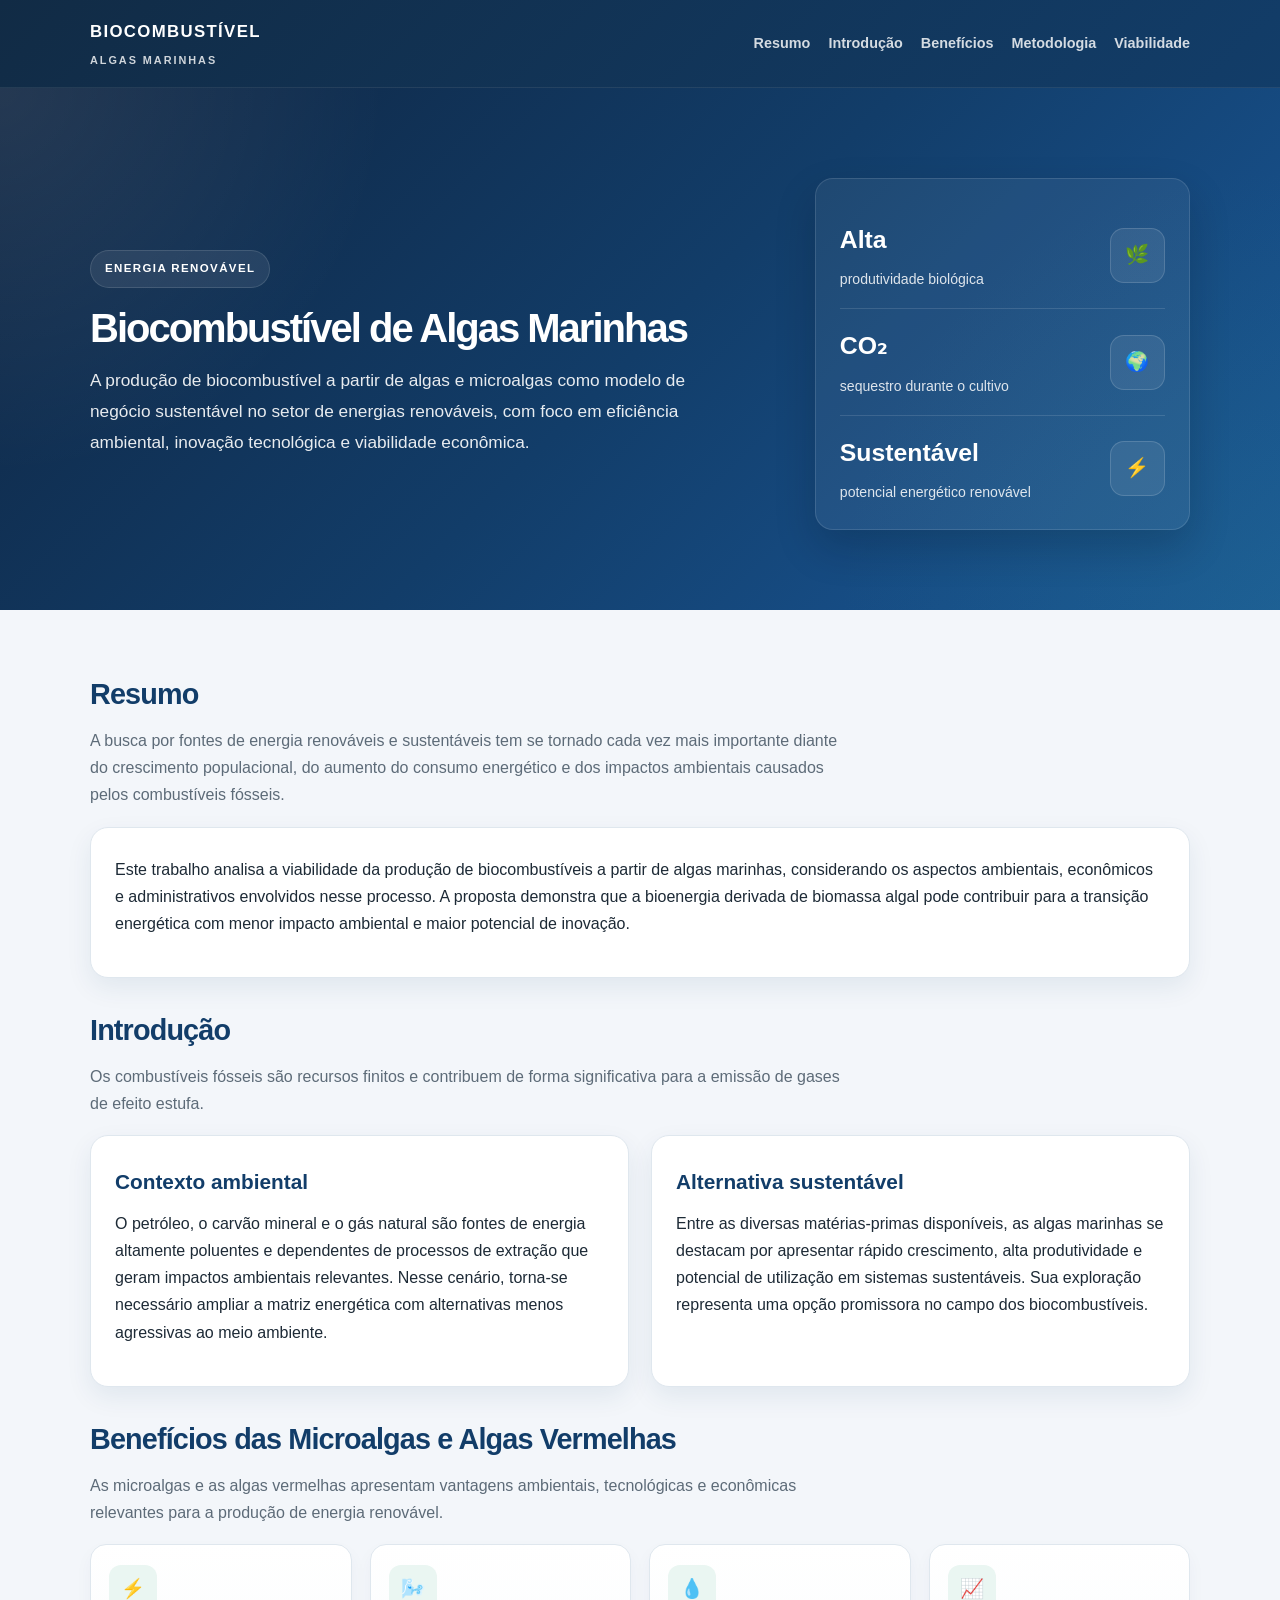
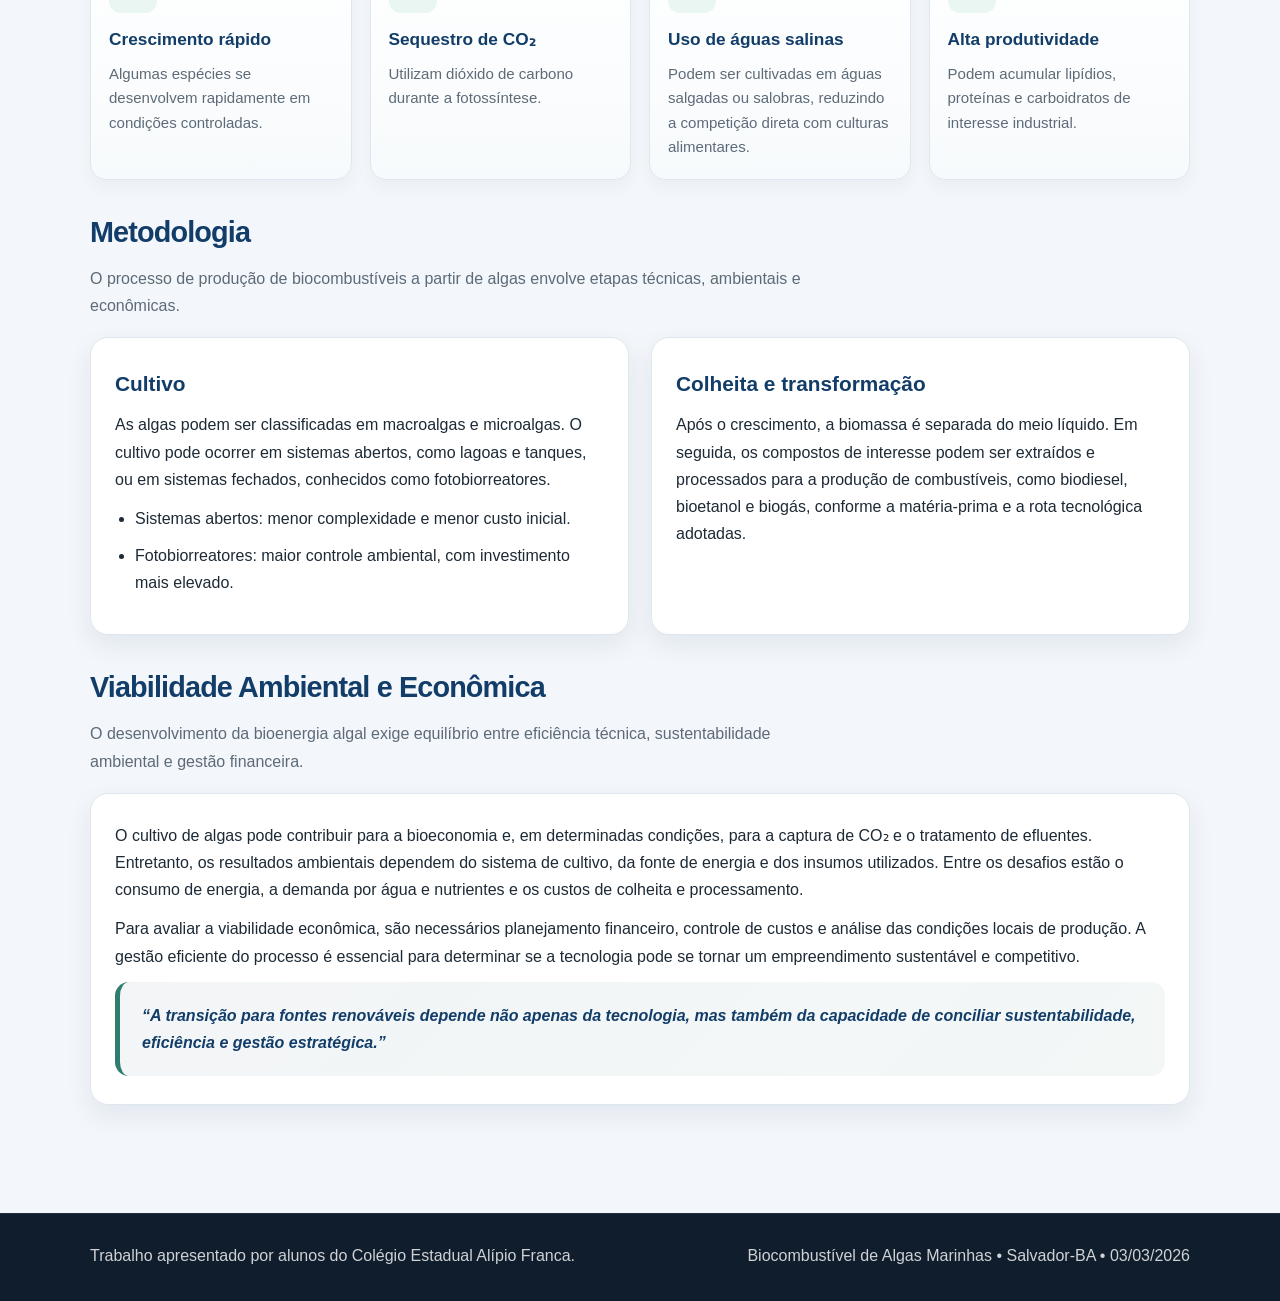
==== index.html @ 99647984 "Adicionar site do TCC sobre biocombustível de algas" ====
<!DOCTYPE html>
<html lang="pt-BR">
<head>
  <meta charset="UTF-8" />
  <meta name="viewport" content="width=device-width, initial-scale=1.0" />
  <meta
    name="description"
    content="Biocombustível de algas marinhas: estudo acadêmico e análise de sustentabilidade e viabilidade econômica."
  />
  <title>Biocombustível de Algas Marinhas</title>
  <style>
    :root {
      --bg: #f3f6fa;
      --panel: #ffffff;
      --panel-soft: #f8fafc;
      --primary: #123d69;
      --primary-2: #1a5a9c;
      --accent: #2e7d6f;
      --accent-soft: #eaf6f2;
      --text: #1d2a36;
      --muted: #5d6b78;
      --line: #dfe7ee;
      --shadow: rgba(18, 61, 105, 0.08);
    }

    * { box-sizing: border-box; margin: 0; padding: 0; }
    html { scroll-behavior: smooth; }

    body {
      font-family: "Segoe UI", Arial, sans-serif;
      background: var(--bg);
      color: var(--text);
      line-height: 1.7;
    }

    .container {
      width: min(1100px, calc(100% - 40px));
      margin: 0 auto;
    }

    .topbar {
      background: linear-gradient(135deg, #112b45, var(--primary));
      color: #fff;
      padding: 18px 0;
      border-bottom: 1px solid rgba(255,255,255,0.08);
    }

    .topbar .container {
      display: flex;
      justify-content: space-between;
      align-items: center;
      gap: 20px;
    }

    .brand {
      font-size: 1.05rem;
      font-weight: 700;
      letter-spacing: 0.08em;
      text-transform: uppercase;
    }

    .brand small {
      display: block;
      font-size: 0.68rem;
      opacity: 0.8;
      letter-spacing: 0.18em;
      margin-top: 4px;
    }

    .nav { display: flex; gap: 18px; flex-wrap: wrap; }

    .nav a {
      color: rgba(255,255,255,0.82);
      text-decoration: none;
      font-size: 0.9rem;
      font-weight: 600;
    }

    .nav a:hover { color: #fff; }

    .hero {
      background: linear-gradient(135deg, #0f2541 0%, var(--primary) 50%, var(--primary-2) 100%);
      color: #fff;
      padding: 90px 0 80px;
      position: relative;
      overflow: hidden;
    }

    .hero::before {
      content: "";
      position: absolute;
      inset: 0;
      background:
        radial-gradient(circle at top left, rgba(255,255,255,0.09), transparent 28%),
        radial-gradient(circle at bottom right, rgba(46,125,111,0.18), transparent 32%);
      pointer-events: none;
    }

    .hero .container {
      position: relative;
      display: grid;
      grid-template-columns: 1.3fr 0.7fr;
      gap: 28px;
      align-items: center;
    }

    .eyebrow {
      display: inline-block;
      background: rgba(255,255,255,0.08);
      border: 1px solid rgba(255,255,255,0.12);
      border-radius: 999px;
      padding: 8px 14px;
      font-size: 0.72rem;
      font-weight: 700;
      letter-spacing: 0.12em;
      text-transform: uppercase;
      margin-bottom: 18px;
    }

    h1 {
      font-size: clamp(2.5rem, 3vw, 4rem);
      line-height: 1.12;
      letter-spacing: -0.05em;
      margin-bottom: 14px;
      max-width: 620px;
    }

    .hero p {
      font-size: 1.08rem;
      line-height: 1.8;
      max-width: 620px;
      color: rgba(255,255,255,0.9);
    }

    .hero-box {
      background: rgba(255,255,255,0.06);
      border: 1px solid rgba(255,255,255,0.12);
      border-radius: 18px;
      padding: 24px;
      box-shadow: 0 18px 40px rgba(2, 13, 25, 0.2);
    }

    .stat {
      display: flex;
      justify-content: space-between;
      align-items: center;
      gap: 18px;
      padding: 16px 0;
      border-bottom: 1px solid rgba(255,255,255,0.12);
    }

    .stat:last-child { border-bottom: none; padding-bottom: 0; }
    .stat strong { display: block; font-size: 1.55rem; margin-bottom: 4px; }
    .stat span { color: rgba(255,255,255,0.85); font-size: 0.88rem; }

    .stat-icon {
      width: 55px;
      height: 55px;
      border-radius: 14px;
      display: grid;
      place-items: center;
      background: rgba(255,255,255,0.08);
      border: 1px solid rgba(255,255,255,0.15);
      font-size: 1.2rem;
    }

    main { padding: 60px 0 80px; }
    .section { margin-bottom: 28px; }
    .section-header { margin-bottom: 18px; }

    .section-header h2 {
      color: var(--primary);
      font-size: clamp(1.8rem, 2vw, 2.5rem);
      margin-bottom: 8px;
      letter-spacing: -0.03em;
    }

    .section-header p { color: var(--muted); max-width: 750px; }

    .grid-2 {
      display: grid;
      grid-template-columns: repeat(2, minmax(0, 1fr));
      gap: 22px;
    }

    .card {
      background: var(--panel);
      border: 1px solid var(--line);
      border-radius: 18px;
      padding: 28px 24px;
      box-shadow: 0 10px 26px var(--shadow);
    }

    .card h3 { color: var(--primary); font-size: 1.3rem; margin-bottom: 10px; }
    .card p { color: var(--text); margin-bottom: 12px; }
    .card ul { margin: 12px 0 0 20px; }
    .card li { margin-bottom: 10px; color: var(--text); }

    .features {
      display: grid;
      grid-template-columns: repeat(4, minmax(0, 1fr));
      gap: 18px;
      margin-top: 8px;
    }

    .feature {
      background: linear-gradient(180deg, #fff, #f7fafc);
      border: 1px solid var(--line);
      border-radius: 16px;
      padding: 20px 18px;
      box-shadow: 0 8px 18px rgba(18, 61, 105, 0.04);
    }

    .feature .icon {
      width: 48px;
      height: 48px;
      border-radius: 12px;
      background: var(--accent-soft);
      color: var(--accent);
      display: grid;
      place-items: center;
      font-size: 1.2rem;
      font-weight: 700;
      margin-bottom: 12px;
    }

    .feature h4 { color: var(--primary); margin-bottom: 8px; font-size: 1.08rem; }
    .feature p { color: var(--muted); font-size: 0.94rem; line-height: 1.6; }

    .quote {
      background: linear-gradient(135deg, rgba(18,61,105,0.05), rgba(46,125,111,0.06));
      border-left: 5px solid var(--accent);
      border-radius: 14px;
      padding: 20px 22px;
      color: var(--primary);
      font-style: italic;
      font-weight: 600;
      margin-top: 10px;
    }

    footer {
      background: #0f1d2d;
      color: rgba(255,255,255,0.8);
      padding: 28px 0 32px;
      border-top: 1px solid rgba(255,255,255,0.08);
    }

    .footer-wrap {
      display: flex;
      justify-content: space-between;
      gap: 18px;
      flex-wrap: wrap;
      align-items: center;
    }

    @media (max-width: 900px) {
      .hero .container, .grid-2 { grid-template-columns: 1fr; }
      .features { grid-template-columns: repeat(2, minmax(0, 1fr)); }
    }

    @media (max-width: 600px) {
      .nav { display: none; }
      .features { grid-template-columns: 1fr; }
      .topbar .container { justify-content: center; }
      .hero { padding-top: 70px; }
    }
  </style>
</head>
<body>
  <header class="topbar">
    <div class="container">
      <div class="brand">
        Biocombustível
        <small>Algas Marinhas</small>
      </div>
      <nav class="nav" aria-label="Navegação principal">
        <a href="#resumo">Resumo</a>
        <a href="#introducao">Introdução</a>
        <a href="#beneficios">Benefícios</a>
        <a href="#metodologia">Metodologia</a>
        <a href="#viabilidade">Viabilidade</a>
      </nav>
    </div>
  </header>

  <section class="hero">
    <div class="container">
      <div>
        <div class="eyebrow">Energia renovável</div>
        <h1>Biocombustível de Algas Marinhas</h1>
        <p>
          A produção de biocombustível a partir de algas e microalgas como modelo de
          negócio sustentável no setor de energias renováveis, com foco em eficiência
          ambiental, inovação tecnológica e viabilidade econômica.
        </p>
      </div>
      <div class="hero-box" aria-label="Principais características">
        <div class="stat">
          <div><strong>Alta</strong><span>produtividade biológica</span></div>
          <div class="stat-icon" aria-hidden="true">🌿</div>
        </div>
        <div class="stat">
          <div><strong>CO₂</strong><span>sequestro durante o cultivo</span></div>
          <div class="stat-icon" aria-hidden="true">🌍</div>
        </div>
        <div class="stat">
          <div><strong>Sustentável</strong><span>potencial energético renovável</span></div>
          <div class="stat-icon" aria-hidden="true">⚡</div>
        </div>
      </div>
    </div>
  </section>

  <main>
    <div class="container">
      <section id="resumo" class="section">
        <div class="section-header">
          <h2>Resumo</h2>
          <p>
            A busca por fontes de energia renováveis e sustentáveis tem se tornado cada
            vez mais importante diante do crescimento populacional, do aumento do consumo
            energético e dos impactos ambientais causados pelos combustíveis fósseis.
          </p>
        </div>
        <div class="card">
          <p>
            Este trabalho analisa a viabilidade da produção de biocombustíveis a partir
            de algas marinhas, considerando os aspectos ambientais, econômicos e
            administrativos envolvidos nesse processo. A proposta demonstra que a
            bioenergia derivada de biomassa algal pode contribuir para a transição
            energética com menor impacto ambiental e maior potencial de inovação.
          </p>
        </div>
      </section>

      <section id="introducao" class="section">
        <div class="section-header">
          <h2>Introdução</h2>
          <p>Os combustíveis fósseis são recursos finitos e contribuem de forma significativa para a emissão de gases de efeito estufa.</p>
        </div>
        <div class="grid-2">
          <div class="card">
            <h3>Contexto ambiental</h3>
            <p>
              O petróleo, o carvão mineral e o gás natural são fontes de energia altamente
              poluentes e dependentes de processos de extração que geram impactos
              ambientais relevantes. Nesse cenário, torna-se necessário ampliar a matriz
              energética com alternativas menos agressivas ao meio ambiente.
            </p>
          </div>
          <div class="card">
            <h3>Alternativa sustentável</h3>
            <p>
              Entre as diversas matérias-primas disponíveis, as algas marinhas se
              destacam por apresentar rápido crescimento, alta produtividade e potencial
              de utilização em sistemas sustentáveis. Sua exploração representa uma
              opção promissora no campo dos biocombustíveis.
            </p>
          </div>
        </div>
      </section>

      <section id="beneficios" class="section">
        <div class="section-header">
          <h2>Benefícios das Microalgas e Algas Vermelhas</h2>
          <p>As microalgas e as algas vermelhas apresentam vantagens ambientais, tecnológicas e econômicas relevantes para a produção de energia renovável.</p>
        </div>
        <div class="features">
          <article class="feature">
            <div class="icon" aria-hidden="true">⚡</div>
            <h4>Crescimento rápido</h4>
            <p>Algumas espécies se desenvolvem rapidamente em condições controladas.</p>
          </article>
          <article class="feature">
            <div class="icon" aria-hidden="true">🌬️</div>
            <h4>Sequestro de CO₂</h4>
            <p>Utilizam dióxido de carbono durante a fotossíntese.</p>
          </article>
          <article class="feature">
            <div class="icon" aria-hidden="true">💧</div>
            <h4>Uso de águas salinas</h4>
            <p>Podem ser cultivadas em águas salgadas ou salobras, reduzindo a competição direta com culturas alimentares.</p>
          </article>
          <article class="feature">
            <div class="icon" aria-hidden="true">📈</div>
            <h4>Alta produtividade</h4>
            <p>Podem acumular lipídios, proteínas e carboidratos de interesse industrial.</p>
          </article>
        </div>
      </section>

      <section id="metodologia" class="section">
        <div class="section-header">
          <h2>Metodologia</h2>
          <p>O processo de produção de biocombustíveis a partir de algas envolve etapas técnicas, ambientais e econômicas.</p>
        </div>
        <div class="grid-2">
          <div class="card">
            <h3>Cultivo</h3>
            <p>
              As algas podem ser classificadas em macroalgas e microalgas. O cultivo pode
              ocorrer em sistemas abertos, como lagoas e tanques, ou em sistemas fechados,
              conhecidos como fotobiorreatores.
            </p>
            <ul>
              <li>Sistemas abertos: menor complexidade e menor custo inicial.</li>
              <li>Fotobiorreatores: maior controle ambiental, com investimento mais elevado.</li>
            </ul>
          </div>
          <div class="card">
            <h3>Colheita e transformação</h3>
            <p>
              Após o crescimento, a biomassa é separada do meio líquido. Em seguida, os
              compostos de interesse podem ser extraídos e processados para a produção de
              combustíveis, como biodiesel, bioetanol e biogás, conforme a matéria-prima
              e a rota tecnológica adotadas.
            </p>
          </div>
        </div>
      </section>

      <section id="viabilidade" class="section">
        <div class="section-header">
          <h2>Viabilidade Ambiental e Econômica</h2>
          <p>O desenvolvimento da bioenergia algal exige equilíbrio entre eficiência técnica, sustentabilidade ambiental e gestão financeira.</p>
        </div>
        <div class="card">
          <p>
            O cultivo de algas pode contribuir para a bioeconomia e, em determinadas
            condições, para a captura de CO₂ e o tratamento de efluentes. Entretanto, os
            resultados ambientais dependem do sistema de cultivo, da fonte de energia e
            dos insumos utilizados. Entre os desafios estão o consumo de energia, a
            demanda por água e nutrientes e os custos de colheita e processamento.
          </p>
          <p>
            Para avaliar a viabilidade econômica, são necessários planejamento financeiro,
            controle de custos e análise das condições locais de produção. A gestão
            eficiente do processo é essencial para determinar se a tecnologia pode se
            tornar um empreendimento sustentável e competitivo.
          </p>
          <div class="quote">
            “A transição para fontes renováveis depende não apenas da tecnologia, mas
            também da capacidade de conciliar sustentabilidade, eficiência e gestão estratégica.”
          </div>
        </div>
      </section>
    </div>
  </main>

  <footer>
    <div class="container footer-wrap">
      <div>Trabalho apresentado por alunos do Colégio Estadual Alípio Franca.</div>
      <div>Biocombustível de Algas Marinhas • Salvador-BA • 03/03/2026</div>
    </div>
  </footer>
</body>
</html>
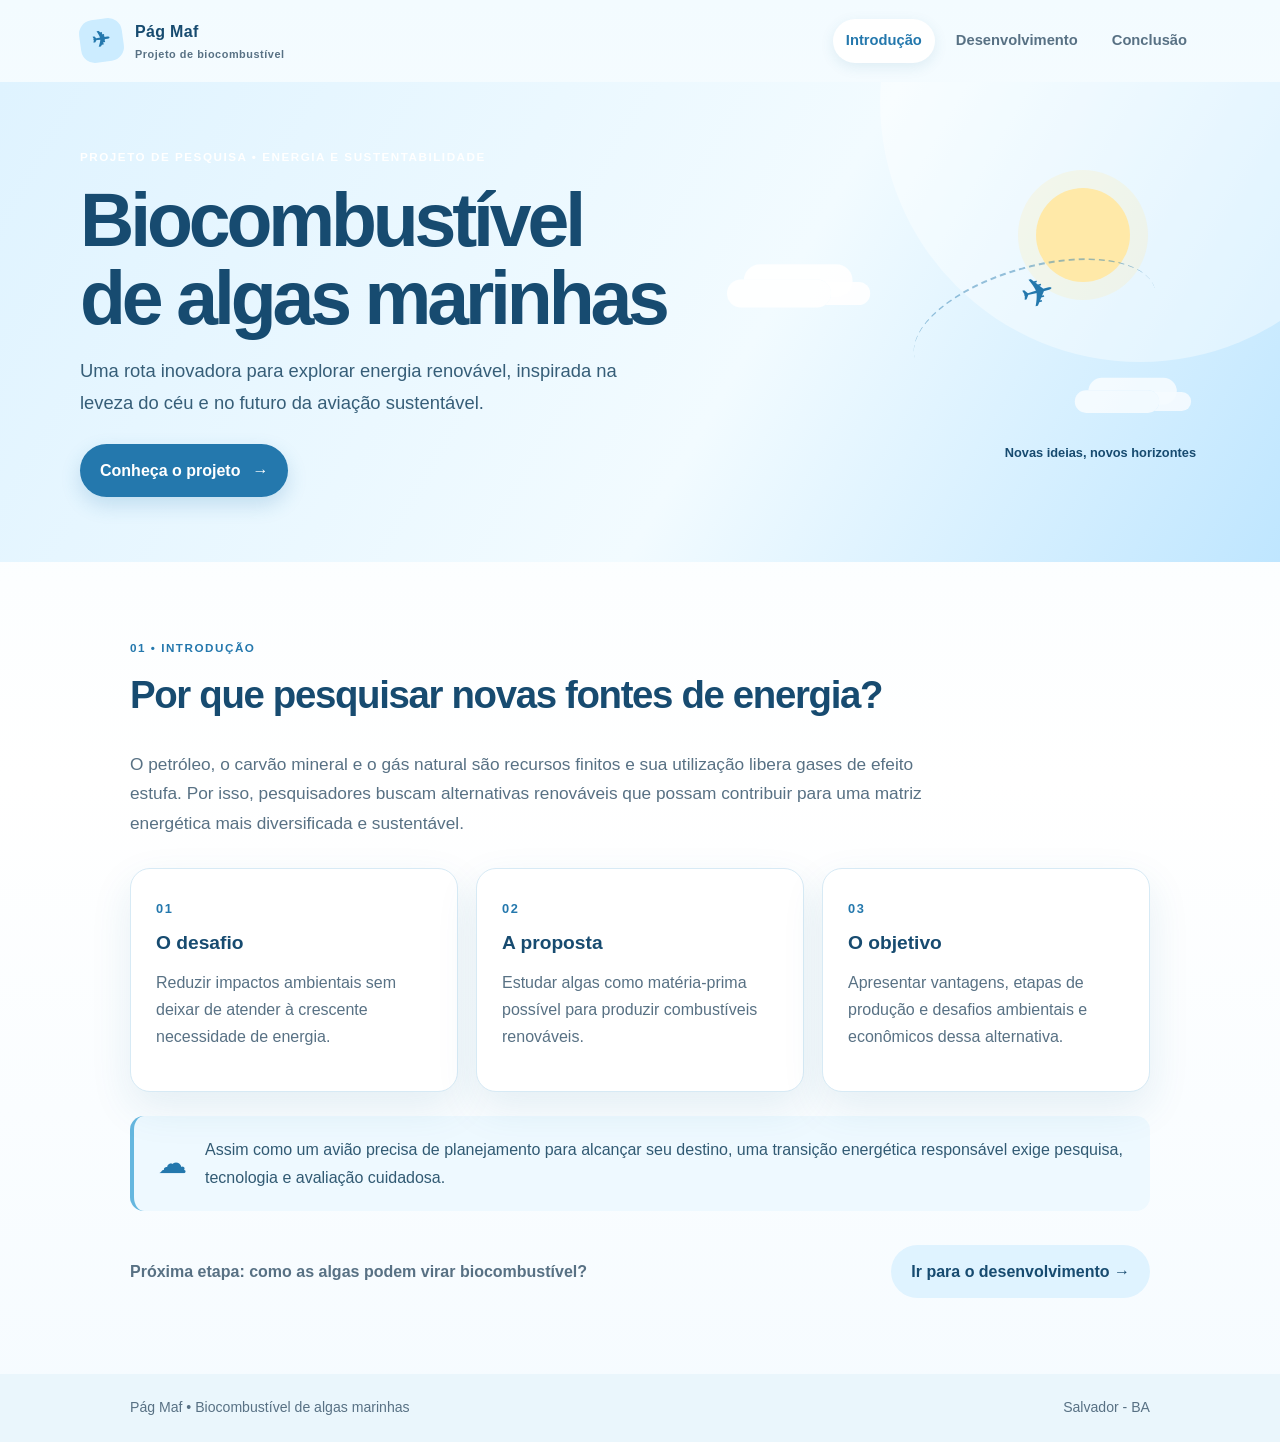
==== commit 16268805: "Criar páginas Pág Maf e estilo céu e aviação" ====
--- a/index.html
+++ b/index.html
@@ -1,457 +1,63 @@
 <!DOCTYPE html>
 <html lang="pt-BR">
 <head>
-  <meta charset="UTF-8" />
-  <meta name="viewport" content="width=device-width, initial-scale=1.0" />
-  <meta
-    name="description"
-    content="Biocombustível de algas marinhas: estudo acadêmico e análise de sustentabilidade e viabilidade econômica."
-  />
-  <title>Biocombustível de Algas Marinhas</title>
-  <style>
-    :root {
-      --bg: #f3f6fa;
-      --panel: #ffffff;
-      --panel-soft: #f8fafc;
-      --primary: #123d69;
-      --primary-2: #1a5a9c;
-      --accent: #2e7d6f;
-      --accent-soft: #eaf6f2;
-      --text: #1d2a36;
-      --muted: #5d6b78;
-      --line: #dfe7ee;
-      --shadow: rgba(18, 61, 105, 0.08);
-    }
-
-    * { box-sizing: border-box; margin: 0; padding: 0; }
-    html { scroll-behavior: smooth; }
-
-    body {
-      font-family: "Segoe UI", Arial, sans-serif;
-      background: var(--bg);
-      color: var(--text);
-      line-height: 1.7;
-    }
-
-    .container {
-      width: min(1100px, calc(100% - 40px));
-      margin: 0 auto;
-    }
-
-    .topbar {
-      background: linear-gradient(135deg, #112b45, var(--primary));
-      color: #fff;
-      padding: 18px 0;
-      border-bottom: 1px solid rgba(255,255,255,0.08);
-    }
-
-    .topbar .container {
-      display: flex;
-      justify-content: space-between;
-      align-items: center;
-      gap: 20px;
-    }
-
-    .brand {
-      font-size: 1.05rem;
-      font-weight: 700;
-      letter-spacing: 0.08em;
-      text-transform: uppercase;
-    }
-
-    .brand small {
-      display: block;
-      font-size: 0.68rem;
-      opacity: 0.8;
-      letter-spacing: 0.18em;
-      margin-top: 4px;
-    }
-
-    .nav { display: flex; gap: 18px; flex-wrap: wrap; }
-
-    .nav a {
-      color: rgba(255,255,255,0.82);
-      text-decoration: none;
-      font-size: 0.9rem;
-      font-weight: 600;
-    }
-
-    .nav a:hover { color: #fff; }
-
-    .hero {
-      background: linear-gradient(135deg, #0f2541 0%, var(--primary) 50%, var(--primary-2) 100%);
-      color: #fff;
-      padding: 90px 0 80px;
-      position: relative;
-      overflow: hidden;
-    }
-
-    .hero::before {
-      content: "";
-      position: absolute;
-      inset: 0;
-      background:
-        radial-gradient(circle at top left, rgba(255,255,255,0.09), transparent 28%),
-        radial-gradient(circle at bottom right, rgba(46,125,111,0.18), transparent 32%);
-      pointer-events: none;
-    }
-
-    .hero .container {
-      position: relative;
-      display: grid;
-      grid-template-columns: 1.3fr 0.7fr;
-      gap: 28px;
-      align-items: center;
-    }
-
-    .eyebrow {
-      display: inline-block;
-      background: rgba(255,255,255,0.08);
-      border: 1px solid rgba(255,255,255,0.12);
-      border-radius: 999px;
-      padding: 8px 14px;
-      font-size: 0.72rem;
-      font-weight: 700;
-      letter-spacing: 0.12em;
-      text-transform: uppercase;
-      margin-bottom: 18px;
-    }
-
-    h1 {
-      font-size: clamp(2.5rem, 3vw, 4rem);
-      line-height: 1.12;
-      letter-spacing: -0.05em;
-      margin-bottom: 14px;
-      max-width: 620px;
-    }
-
-    .hero p {
-      font-size: 1.08rem;
-      line-height: 1.8;
-      max-width: 620px;
-      color: rgba(255,255,255,0.9);
-    }
-
-    .hero-box {
-      background: rgba(255,255,255,0.06);
-      border: 1px solid rgba(255,255,255,0.12);
-      border-radius: 18px;
-      padding: 24px;
-      box-shadow: 0 18px 40px rgba(2, 13, 25, 0.2);
-    }
-
-    .stat {
-      display: flex;
-      justify-content: space-between;
-      align-items: center;
-      gap: 18px;
-      padding: 16px 0;
-      border-bottom: 1px solid rgba(255,255,255,0.12);
-    }
-
-    .stat:last-child { border-bottom: none; padding-bottom: 0; }
-    .stat strong { display: block; font-size: 1.55rem; margin-bottom: 4px; }
-    .stat span { color: rgba(255,255,255,0.85); font-size: 0.88rem; }
-
-    .stat-icon {
-      width: 55px;
-      height: 55px;
-      border-radius: 14px;
-      display: grid;
-      place-items: center;
-      background: rgba(255,255,255,0.08);
-      border: 1px solid rgba(255,255,255,0.15);
-      font-size: 1.2rem;
-    }
-
-    main { padding: 60px 0 80px; }
-    .section { margin-bottom: 28px; }
-    .section-header { margin-bottom: 18px; }
-
-    .section-header h2 {
-      color: var(--primary);
-      font-size: clamp(1.8rem, 2vw, 2.5rem);
-      margin-bottom: 8px;
-      letter-spacing: -0.03em;
-    }
-
-    .section-header p { color: var(--muted); max-width: 750px; }
-
-    .grid-2 {
-      display: grid;
-      grid-template-columns: repeat(2, minmax(0, 1fr));
-      gap: 22px;
-    }
-
-    .card {
-      background: var(--panel);
-      border: 1px solid var(--line);
-      border-radius: 18px;
-      padding: 28px 24px;
-      box-shadow: 0 10px 26px var(--shadow);
-    }
-
-    .card h3 { color: var(--primary); font-size: 1.3rem; margin-bottom: 10px; }
-    .card p { color: var(--text); margin-bottom: 12px; }
-    .card ul { margin: 12px 0 0 20px; }
-    .card li { margin-bottom: 10px; color: var(--text); }
-
-    .features {
-      display: grid;
-      grid-template-columns: repeat(4, minmax(0, 1fr));
-      gap: 18px;
-      margin-top: 8px;
-    }
-
-    .feature {
-      background: linear-gradient(180deg, #fff, #f7fafc);
-      border: 1px solid var(--line);
-      border-radius: 16px;
-      padding: 20px 18px;
-      box-shadow: 0 8px 18px rgba(18, 61, 105, 0.04);
-    }
-
-    .feature .icon {
-      width: 48px;
-      height: 48px;
-      border-radius: 12px;
-      background: var(--accent-soft);
-      color: var(--accent);
-      display: grid;
-      place-items: center;
-      font-size: 1.2rem;
-      font-weight: 700;
-      margin-bottom: 12px;
-    }
-
-    .feature h4 { color: var(--primary); margin-bottom: 8px; font-size: 1.08rem; }
-    .feature p { color: var(--muted); font-size: 0.94rem; line-height: 1.6; }
-
-    .quote {
-      background: linear-gradient(135deg, rgba(18,61,105,0.05), rgba(46,125,111,0.06));
-      border-left: 5px solid var(--accent);
-      border-radius: 14px;
-      padding: 20px 22px;
-      color: var(--primary);
-      font-style: italic;
-      font-weight: 600;
-      margin-top: 10px;
-    }
-
-    footer {
-      background: #0f1d2d;
-      color: rgba(255,255,255,0.8);
-      padding: 28px 0 32px;
-      border-top: 1px solid rgba(255,255,255,0.08);
-    }
-
-    .footer-wrap {
-      display: flex;
-      justify-content: space-between;
-      gap: 18px;
-      flex-wrap: wrap;
-      align-items: center;
-    }
-
-    @media (max-width: 900px) {
-      .hero .container, .grid-2 { grid-template-columns: 1fr; }
-      .features { grid-template-columns: repeat(2, minmax(0, 1fr)); }
-    }
-
-    @media (max-width: 600px) {
-      .nav { display: none; }
-      .features { grid-template-columns: 1fr; }
-      .topbar .container { justify-content: center; }
-      .hero { padding-top: 70px; }
-    }
-  </style>
+  <meta charset="UTF-8">
+  <meta name="viewport" content="width=device-width, initial-scale=1.0">
+  <meta name="description" content="Introdução ao projeto escolar sobre biocombustível de algas marinhas.">
+  <title>Pág Maf | Introdução</title>
+  <link rel="stylesheet" href="aparencia-maf.css">
 </head>
 <body>
-  <header class="topbar">
-    <div class="container">
-      <div class="brand">
-        Biocombustível
-        <small>Algas Marinhas</small>
-      </div>
-      <nav class="nav" aria-label="Navegação principal">
-        <a href="#resumo">Resumo</a>
-        <a href="#introducao">Introdução</a>
-        <a href="#beneficios">Benefícios</a>
-        <a href="#metodologia">Metodologia</a>
-        <a href="#viabilidade">Viabilidade</a>
-      </nav>
-    </div>
+  <header class="topo">
+    <a class="marca" href="index.html" aria-label="Pág Maf, início"><span class="marca-icone" aria-hidden="true">✈</span><span>Pág Maf<small>Projeto de biocombustível</small></span></a>
+    <nav aria-label="Navegação do projeto">
+      <a class="ativo" href="index.html" aria-current="page">Introdução</a>
+      <a href="meio.html">Desenvolvimento</a>
+      <a href="fim.html">Conclusão</a>
+    </nav>
   </header>
 
-  <section class="hero">
-    <div class="container">
-      <div>
-        <div class="eyebrow">Energia renovável</div>
-        <h1>Biocombustível de Algas Marinhas</h1>
-        <p>
-          A produção de biocombustível a partir de algas e microalgas como modelo de
-          negócio sustentável no setor de energias renováveis, com foco em eficiência
-          ambiental, inovação tecnológica e viabilidade econômica.
-        </p>
+  <main>
+    <section class="capa">
+      <div class="capa-conteudo">
+        <p class="etiqueta">Projeto de pesquisa • Energia e sustentabilidade</p>
+        <h1>Biocombustível<br>de algas marinhas</h1>
+        <p class="chamada">Uma rota inovadora para explorar energia renovável, inspirada na leveza do céu e no futuro da aviação sustentável.</p>
+        <a class="botao" href="meio.html">Conheça o projeto <span aria-hidden="true">→</span></a>
       </div>
-      <div class="hero-box" aria-label="Principais características">
-        <div class="stat">
-          <div><strong>Alta</strong><span>produtividade biológica</span></div>
-          <div class="stat-icon" aria-hidden="true">🌿</div>
-        </div>
-        <div class="stat">
-          <div><strong>CO₂</strong><span>sequestro durante o cultivo</span></div>
-          <div class="stat-icon" aria-hidden="true">🌍</div>
-        </div>
-        <div class="stat">
-          <div><strong>Sustentável</strong><span>potencial energético renovável</span></div>
-          <div class="stat-icon" aria-hidden="true">⚡</div>
-        </div>
+      <div class="ceu-ilustrado" aria-hidden="true">
+        <div class="sol"></div><div class="nuvem nuvem-1"></div><div class="nuvem nuvem-2"></div>
+        <div class="trilha"></div><div class="aviao">✈</div>
+        <span class="legenda-ceu">Novas ideias, novos horizontes</span>
       </div>
-    </div>
-  </section>
+    </section>
 
-  <main>
-    <div class="container">
-      <section id="resumo" class="section">
-        <div class="section-header">
-          <h2>Resumo</h2>
-          <p>
-            A busca por fontes de energia renováveis e sustentáveis tem se tornado cada
-            vez mais importante diante do crescimento populacional, do aumento do consumo
-            energético e dos impactos ambientais causados pelos combustíveis fósseis.
-          </p>
-        </div>
-        <div class="card">
-          <p>
-            Este trabalho analisa a viabilidade da produção de biocombustíveis a partir
-            de algas marinhas, considerando os aspectos ambientais, econômicos e
-            administrativos envolvidos nesse processo. A proposta demonstra que a
-            bioenergia derivada de biomassa algal pode contribuir para a transição
-            energética com menor impacto ambiental e maior potencial de inovação.
-          </p>
-        </div>
-      </section>
-
-      <section id="introducao" class="section">
-        <div class="section-header">
-          <h2>Introdução</h2>
-          <p>Os combustíveis fósseis são recursos finitos e contribuem de forma significativa para a emissão de gases de efeito estufa.</p>
-        </div>
-        <div class="grid-2">
-          <div class="card">
-            <h3>Contexto ambiental</h3>
-            <p>
-              O petróleo, o carvão mineral e o gás natural são fontes de energia altamente
-              poluentes e dependentes de processos de extração que geram impactos
-              ambientais relevantes. Nesse cenário, torna-se necessário ampliar a matriz
-              energética com alternativas menos agressivas ao meio ambiente.
-            </p>
-          </div>
-          <div class="card">
-            <h3>Alternativa sustentável</h3>
-            <p>
-              Entre as diversas matérias-primas disponíveis, as algas marinhas se
-              destacam por apresentar rápido crescimento, alta produtividade e potencial
-              de utilização em sistemas sustentáveis. Sua exploração representa uma
-              opção promissora no campo dos biocombustíveis.
-            </p>
-          </div>
-        </div>
-      </section>
-
-      <section id="beneficios" class="section">
-        <div class="section-header">
-          <h2>Benefícios das Microalgas e Algas Vermelhas</h2>
-          <p>As microalgas e as algas vermelhas apresentam vantagens ambientais, tecnológicas e econômicas relevantes para a produção de energia renovável.</p>
-        </div>
-        <div class="features">
-          <article class="feature">
-            <div class="icon" aria-hidden="true">⚡</div>
-            <h4>Crescimento rápido</h4>
-            <p>Algumas espécies se desenvolvem rapidamente em condições controladas.</p>
-          </article>
-          <article class="feature">
-            <div class="icon" aria-hidden="true">🌬️</div>
-            <h4>Sequestro de CO₂</h4>
-            <p>Utilizam dióxido de carbono durante a fotossíntese.</p>
-          </article>
-          <article class="feature">
-            <div class="icon" aria-hidden="true">💧</div>
-            <h4>Uso de águas salinas</h4>
-            <p>Podem ser cultivadas em águas salgadas ou salobras, reduzindo a competição direta com culturas alimentares.</p>
-          </article>
-          <article class="feature">
-            <div class="icon" aria-hidden="true">📈</div>
-            <h4>Alta produtividade</h4>
-            <p>Podem acumular lipídios, proteínas e carboidratos de interesse industrial.</p>
-          </article>
-        </div>
-      </section>
-
-      <section id="metodologia" class="section">
-        <div class="section-header">
-          <h2>Metodologia</h2>
-          <p>O processo de produção de biocombustíveis a partir de algas envolve etapas técnicas, ambientais e econômicas.</p>
-        </div>
-        <div class="grid-2">
-          <div class="card">
-            <h3>Cultivo</h3>
-            <p>
-              As algas podem ser classificadas em macroalgas e microalgas. O cultivo pode
-              ocorrer em sistemas abertos, como lagoas e tanques, ou em sistemas fechados,
-              conhecidos como fotobiorreatores.
-            </p>
-            <ul>
-              <li>Sistemas abertos: menor complexidade e menor custo inicial.</li>
-              <li>Fotobiorreatores: maior controle ambiental, com investimento mais elevado.</li>
-            </ul>
-          </div>
-          <div class="card">
-            <h3>Colheita e transformação</h3>
-            <p>
-              Após o crescimento, a biomassa é separada do meio líquido. Em seguida, os
-              compostos de interesse podem ser extraídos e processados para a produção de
-              combustíveis, como biodiesel, bioetanol e biogás, conforme a matéria-prima
-              e a rota tecnológica adotadas.
-            </p>
-          </div>
-        </div>
-      </section>
-
-      <section id="viabilidade" class="section">
-        <div class="section-header">
-          <h2>Viabilidade Ambiental e Econômica</h2>
-          <p>O desenvolvimento da bioenergia algal exige equilíbrio entre eficiência técnica, sustentabilidade ambiental e gestão financeira.</p>
-        </div>
-        <div class="card">
-          <p>
-            O cultivo de algas pode contribuir para a bioeconomia e, em determinadas
-            condições, para a captura de CO₂ e o tratamento de efluentes. Entretanto, os
-            resultados ambientais dependem do sistema de cultivo, da fonte de energia e
-            dos insumos utilizados. Entre os desafios estão o consumo de energia, a
-            demanda por água e nutrientes e os custos de colheita e processamento.
-          </p>
-          <p>
-            Para avaliar a viabilidade econômica, são necessários planejamento financeiro,
-            controle de custos e análise das condições locais de produção. A gestão
-            eficiente do processo é essencial para determinar se a tecnologia pode se
-            tornar um empreendimento sustentável e competitivo.
-          </p>
-          <div class="quote">
-            “A transição para fontes renováveis depende não apenas da tecnologia, mas
-            também da capacidade de conciliar sustentabilidade, eficiência e gestão estratégica.”
-          </div>
-        </div>
-      </section>
-    </div>
+    <section class="conteudo">
+      <p class="etiqueta etiqueta-azul">01 • Introdução</p>
+      <h2>Por que pesquisar novas fontes de energia?</h2>
+      <p class="texto-largo">O petróleo, o carvão mineral e o gás natural são recursos finitos e sua utilização libera gases de efeito estufa. Por isso, pesquisadores buscam alternativas renováveis que possam contribuir para uma matriz energética mais diversificada e sustentável.</p>
+      <div class="cartoes">
+        <article class="cartao">
+          <span class="numero">01</span>
+          <h3>O desafio</h3>
+          <p>Reduzir impactos ambientais sem deixar de atender à crescente necessidade de energia.</p>
+        </article>
+        <article class="cartao">
+          <span class="numero">02</span>
+          <h3>A proposta</h3>
+          <p>Estudar algas como matéria-prima possível para produzir combustíveis renováveis.</p>
+        </article>
+        <article class="cartao">
+          <span class="numero">03</span>
+          <h3>O objetivo</h3>
+          <p>Apresentar vantagens, etapas de produção e desafios ambientais e econômicos dessa alternativa.</p>
+        </article>
+      </div>
+      <aside class="destaque"><span aria-hidden="true">☁</span><p>Assim como um avião precisa de planejamento para alcançar seu destino, uma transição energética responsável exige pesquisa, tecnologia e avaliação cuidadosa.</p></aside>
+      <div class="proxima"><span>Próxima etapa: como as algas podem virar biocombustível?</span><a class="botao botao-claro" href="meio.html">Ir para o desenvolvimento →</a></div>
+    </section>
   </main>
 
-  <footer>
-    <div class="container footer-wrap">
-      <div>Trabalho apresentado por alunos do Colégio Estadual Alípio Franca.</div>
-      <div>Biocombustível de Algas Marinhas • Salvador-BA • 03/03/2026</div>
-    </div>
-  </footer>
+  <footer><span>Pág Maf • Biocombustível de algas marinhas</span><span>Salvador - BA</span></footer>
 </body>
 </html>
--- a/aparencia-maf.css
+++ b/aparencia-maf.css
@@ -0,0 +1,121 @@
+/* Aparência Maf — identidade visual céu e aviação para as páginas Pág Maf */
+:root {
+  color-scheme: light;
+  --ceu: #eaf7ff;
+  --azul-claro: #ccecff;
+  --azul: #2478ad;
+  --azul-escuro: #174b70;
+  --texto: #18364b;
+  --texto-suave: #587184;
+  --branco: #ffffff;
+  --verde: #e8f6ef;
+  --linha: #d7eaf5;
+  --sombra: 0 16px 42px rgba(34, 105, 148, 0.10);
+}
+
+* { box-sizing: border-box; }
+html { scroll-behavior: smooth; }
+body {
+  margin: 0;
+  background: linear-gradient(180deg, #f3fbff 0, #fff 54%, #f5fbff 100%);
+  color: var(--texto);
+  font-family: "Segoe UI", Arial, sans-serif;
+  line-height: 1.7;
+}
+a { color: inherit; }
+.topo {
+  width: min(1120px, calc(100% - 40px));
+  min-height: 82px;
+  margin: 0 auto;
+  display: flex;
+  align-items: center;
+  justify-content: space-between;
+  gap: 24px;
+}
+.marca { display: inline-flex; gap: 12px; align-items: center; text-decoration: none; font-weight: 800; color: var(--azul-escuro); letter-spacing: .02em; }
+.marca-icone { display: grid; place-items: center; width: 43px; height: 43px; border-radius: 14px; background: var(--azul-claro); color: var(--azul); font-size: 1.35rem; transform: rotate(-8deg); }
+.marca small { display: block; color: var(--texto-suave); font-size: .68rem; font-weight: 600; letter-spacing: .05em; }
+nav { display: flex; flex-wrap: wrap; gap: 8px; }
+nav a { padding: 9px 13px; border-radius: 999px; text-decoration: none; color: var(--texto-suave); font-size: .92rem; font-weight: 700; }
+nav a:hover, nav a.ativo { background: var(--branco); color: var(--azul); box-shadow: 0 4px 14px rgba(34, 105, 148, .10); }
+.capa { min-height: 480px; overflow: hidden; position: relative; display: grid; grid-template-columns: 1.1fr .9fr; align-items: center; padding: 65px max(6vw, calc((100% - 1120px)/2)); background: linear-gradient(120deg, #dff3ff, #f2fbff 58%, #bfe6ff); }
+.capa::after { content: ""; position: absolute; width: 520px; height: 520px; right: -120px; top: -240px; border-radius: 50%; background: rgba(255,255,255,.4); }
+.capa-conteudo { position: relative; z-index: 1; max-width: 610px; }
+.etiqueta { margin: 0 0 14px; color: #fff; font-size: .73rem; font-weight: 800; letter-spacing: .13em; text-transform: uppercase; }
+.etiqueta-azul { color: var(--azul); }
+h1, h2, h3, p { margin-top: 0; }
+.capa h1, .cabecalho-pagina h1 { margin-bottom: 18px; color: var(--azul-escuro); font-size: clamp(2.6rem, 6vw, 4.7rem); line-height: 1.04; letter-spacing: -.055em; }
+.chamada { max-width: 560px; margin-bottom: 26px; color: #365e78; font-size: 1.15rem; }
+.botao { display: inline-flex; align-items: center; gap: 12px; border: 0; border-radius: 999px; padding: 13px 20px; background: var(--azul); color: #fff; text-decoration: none; font-weight: 800; box-shadow: 0 8px 20px rgba(36, 120, 173, .2); transition: transform .2s, background .2s; }
+.botao:hover { transform: translateY(-2px); background: var(--azul-escuro); }
+.ceu-ilustrado { position: relative; z-index: 1; height: 300px; }
+.sol { position: absolute; top: 16px; right: 70px; width: 94px; height: 94px; border-radius: 50%; background: #ffe9a8; box-shadow: 0 0 0 18px rgba(255, 233, 168, .23); }
+.nuvem { position: absolute; width: 130px; height: 35px; border-radius: 40px; background: rgba(255,255,255,.92); box-shadow: 24px -16px 0 3px rgba(255,255,255,.92), 52px 0 0 -3px rgba(255,255,255,.92); }
+.nuvem-1 { top: 104px; left: 18px; transform: scale(.8); }
+.nuvem-2 { top: 212px; right: 18px; transform: scale(.65); opacity: .8; }
+.trilha { position: absolute; width: 250px; height: 115px; right: 40px; top: 94px; border-top: 2px dashed rgba(36,120,173,.45); border-radius: 50%; transform: rotate(-16deg); }
+.aviao { position: absolute; top: 86px; right: 145px; color: var(--azul); font-size: 2.5rem; transform: rotate(-15deg); }
+.legenda-ceu { position: absolute; right: 4px; bottom: 8px; color: var(--azul-escuro); font-size: .8rem; font-weight: 700; }
+.conteudo { width: min(1020px, calc(100% - 40px)); margin: 0 auto; padding: 76px 0; }
+.conteudo h2 { color: var(--azul-escuro); font-size: clamp(1.8rem, 3vw, 2.5rem); line-height: 1.2; letter-spacing: -.035em; }
+.texto-largo { max-width: 820px; margin-bottom: 30px; color: var(--texto-suave); font-size: 1.08rem; }
+.cartoes { display: grid; grid-template-columns: repeat(3, 1fr); gap: 18px; }
+.cartao, .painel { padding: 25px; border: 1px solid var(--linha); border-radius: 20px; background: var(--branco); box-shadow: var(--sombra); }
+.cartao h3, .painel h2 { margin: 6px 0 9px; color: var(--azul-escuro); font-size: 1.2rem; }
+.cartao p, .painel p, .painel li { color: var(--texto-suave); }
+.numero { display: inline-block; color: var(--azul); font-size: .8rem; font-weight: 900; letter-spacing: .12em; }
+.destaque { display: flex; align-items: center; gap: 18px; margin-top: 24px; padding: 20px 24px; border-left: 4px solid #65b7df; border-radius: 14px; background: #eef9ff; color: #315a73; }
+.destaque > span { color: var(--azul); font-size: 1.8rem; }
+.destaque p { margin: 0; }
+.proxima, .navegacao-paginas { display: flex; justify-content: space-between; align-items: center; gap: 18px; margin-top: 34px; }
+.proxima > span, .link-voltar { color: var(--texto-suave); font-weight: 700; }
+.botao-claro { background: #dff3ff; color: var(--azul-escuro); box-shadow: none; }
+.botao-claro:hover { background: var(--azul-claro); color: var(--azul-escuro); }
+.cabecalho-pagina { position: relative; overflow: hidden; padding: 70px max(6vw, calc((100% - 1020px)/2)); background: linear-gradient(120deg, #e1f4ff, #f5fbff 65%, #d2edff); }
+.cabecalho-pagina h1 { font-size: clamp(2.4rem, 5vw, 4rem); }
+.cabecalho-pagina > p:not(.etiqueta) { max-width: 720px; margin-bottom: 0; color: var(--texto-suave); font-size: 1.1rem; }
+.rota { display: flex; flex-wrap: wrap; align-items: center; gap: 12px; margin-top: 28px; color: var(--azul-escuro); font-weight: 800; }
+.rota span { padding: 8px 14px; border: 1px solid #cce7f6; border-radius: 999px; background: rgba(255,255,255,.75); }
+.rota b { color: var(--azul); }
+.conteudo-pagina { padding-top: 56px; }
+.grade-texto { display: grid; grid-template-columns: 1fr 1fr; gap: 20px; }
+.painel h2 { margin-top: 8px; }
+.painel ul, .cartao ul { padding-left: 20px; margin-bottom: 0; }
+.painel li, .cartao li { margin-bottom: 8px; }
+.titulo-secao { margin: 46px 0 20px; }
+.cartoes-dois { grid-template-columns: repeat(2, 1fr); }
+.cartao-verde { background: linear-gradient(145deg, #f1fbf6, #fff); }
+.cartao-areia { background: linear-gradient(145deg, #fff8e9, #fff); }
+.simbolo { display: inline-grid; place-items: center; width: 44px; height: 44px; border-radius: 14px; background: var(--azul-claro); color: var(--azul); font-size: 1.35rem; }
+.cartao-verde .simbolo { background: #ddf2e7; color: #35835a; }
+.cartao-areia .simbolo { background: #fff0cb; color: #a27519; }
+.cabecalho-final { min-height: 355px; }
+.ceu-final { position: absolute; width: 300px; height: 200px; right: max(8vw, calc((100% - 1020px)/2)); top: 75px; }
+.ceu-final .nuvem-1 { top: 50px; left: 5px; }
+.ceu-final .nuvem-2 { top: 125px; right: 5px; }
+.ceu-final .trilha { top: 66px; right: 16px; }
+.ceu-final .aviao { top: 60px; right: 120px; }
+.conclusao { max-width: 850px; margin: 0 auto 30px; padding: 32px; border-radius: 22px; background: #fff; box-shadow: var(--sombra); }
+.conclusao p { color: var(--texto-suave); font-size: 1.05rem; }
+.ficha { margin-top: 24px; padding: 23px; border: 1px solid var(--linha); border-radius: 18px; background: #f7fcff; }
+.ficha p { margin-bottom: 5px; color: var(--texto-suave); }
+.ficha .etiqueta { margin-bottom: 12px; }
+.link-voltar { text-decoration: none; }
+.link-voltar:hover { color: var(--azul); }
+footer { display: flex; justify-content: space-between; gap: 15px; padding: 22px max(20px, calc((100% - 1020px)/2)); background: #eaf6fc; color: var(--texto-suave); font-size: .88rem; }
+@media (max-width: 760px) {
+  .topo { width: calc(100% - 28px); padding: 14px 0; align-items: flex-start; flex-direction: column; gap: 10px; }
+  nav { gap: 2px; }
+  nav a { padding: 8px 10px; font-size: .84rem; }
+  .capa { grid-template-columns: 1fr; padding: 54px 24px 35px; }
+  .ceu-ilustrado { height: 220px; max-width: 430px; width: 100%; margin: 0 auto; }
+  .cartoes, .grade-texto { grid-template-columns: 1fr; }
+  .cartoes-dois { grid-template-columns: 1fr; }
+  .conteudo { width: calc(100% - 32px); padding: 55px 0; }
+  .cabecalho-pagina { padding: 52px 24px; }
+  .cabecalho-final { padding-bottom: 220px; }
+  .ceu-final { top: auto; right: 20px; bottom: 8px; transform: scale(.8); transform-origin: bottom right; }
+  .proxima, .navegacao-paginas { align-items: flex-start; flex-direction: column; }
+  footer { flex-direction: column; padding: 20px; }
+}
+@media (prefers-reduced-motion: reduce) { html { scroll-behavior: auto; } *, *::before, *::after { transition-duration: .01ms !important; } }
